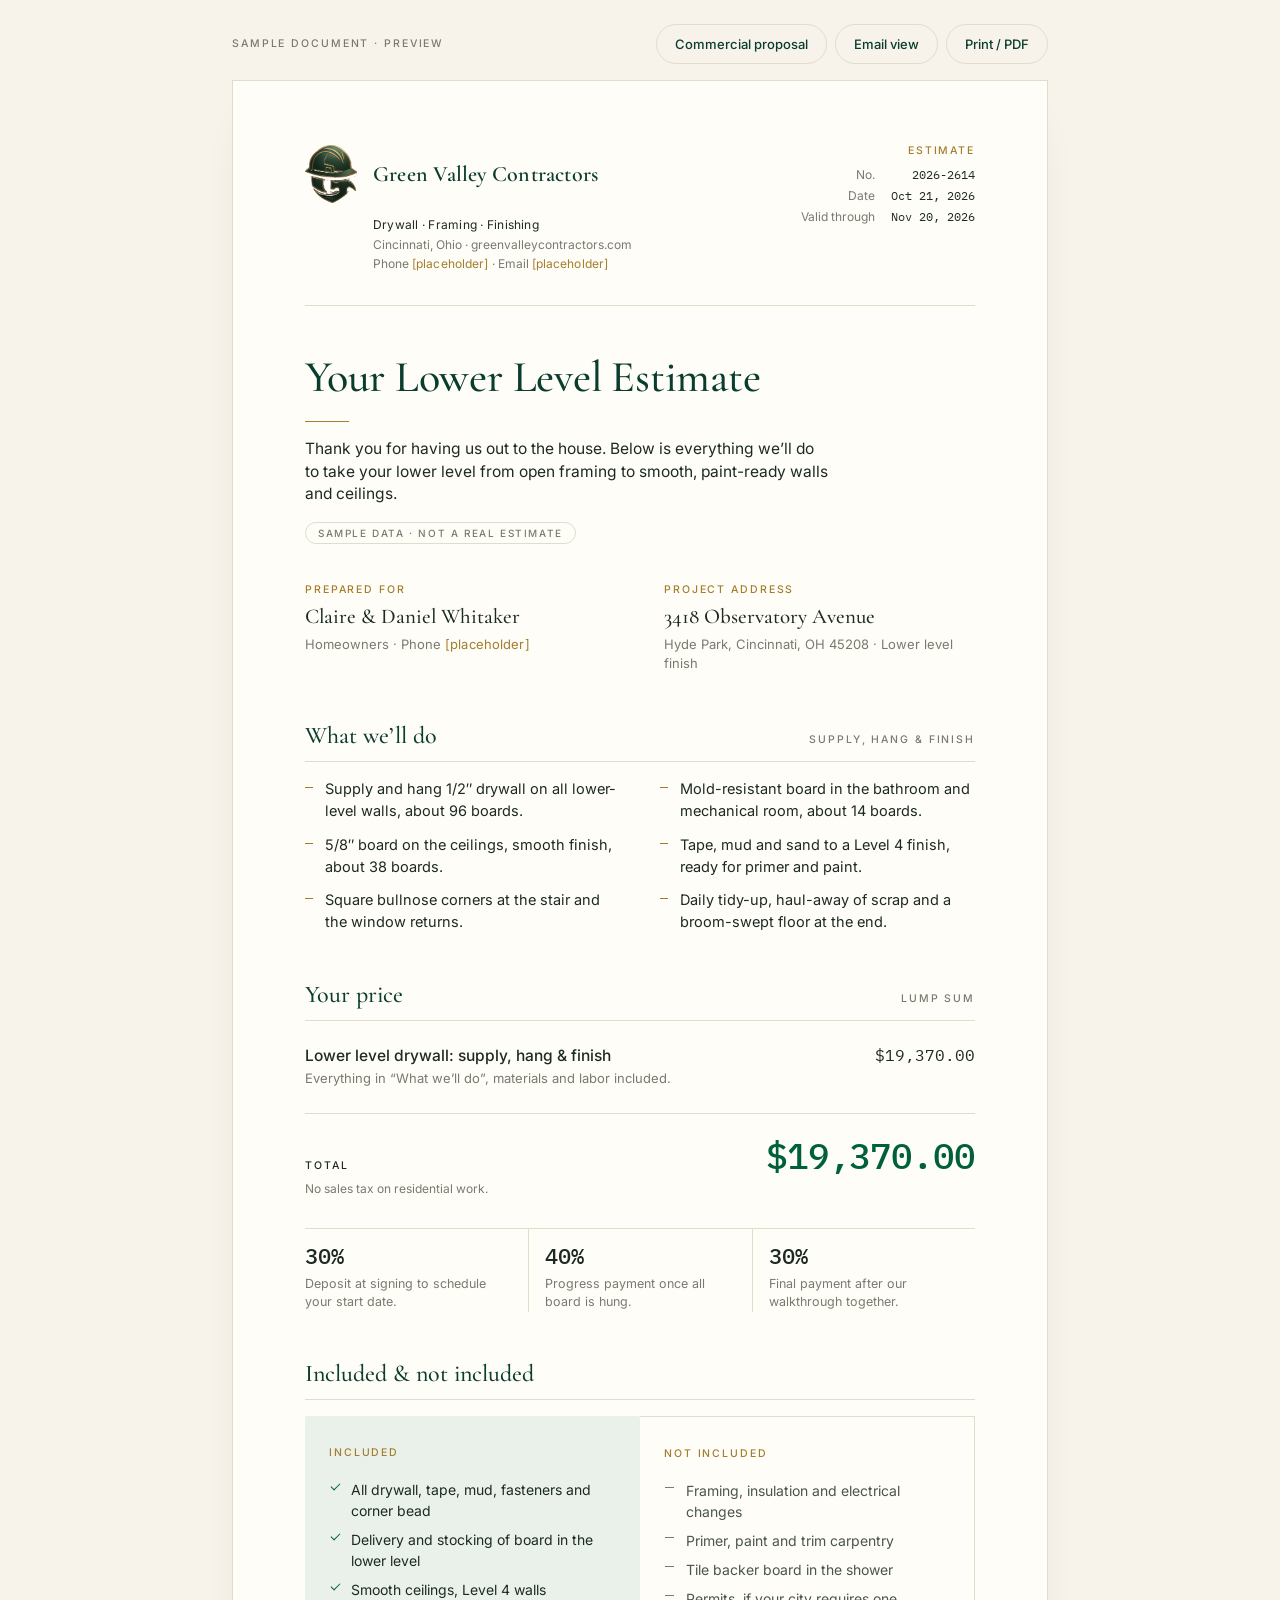
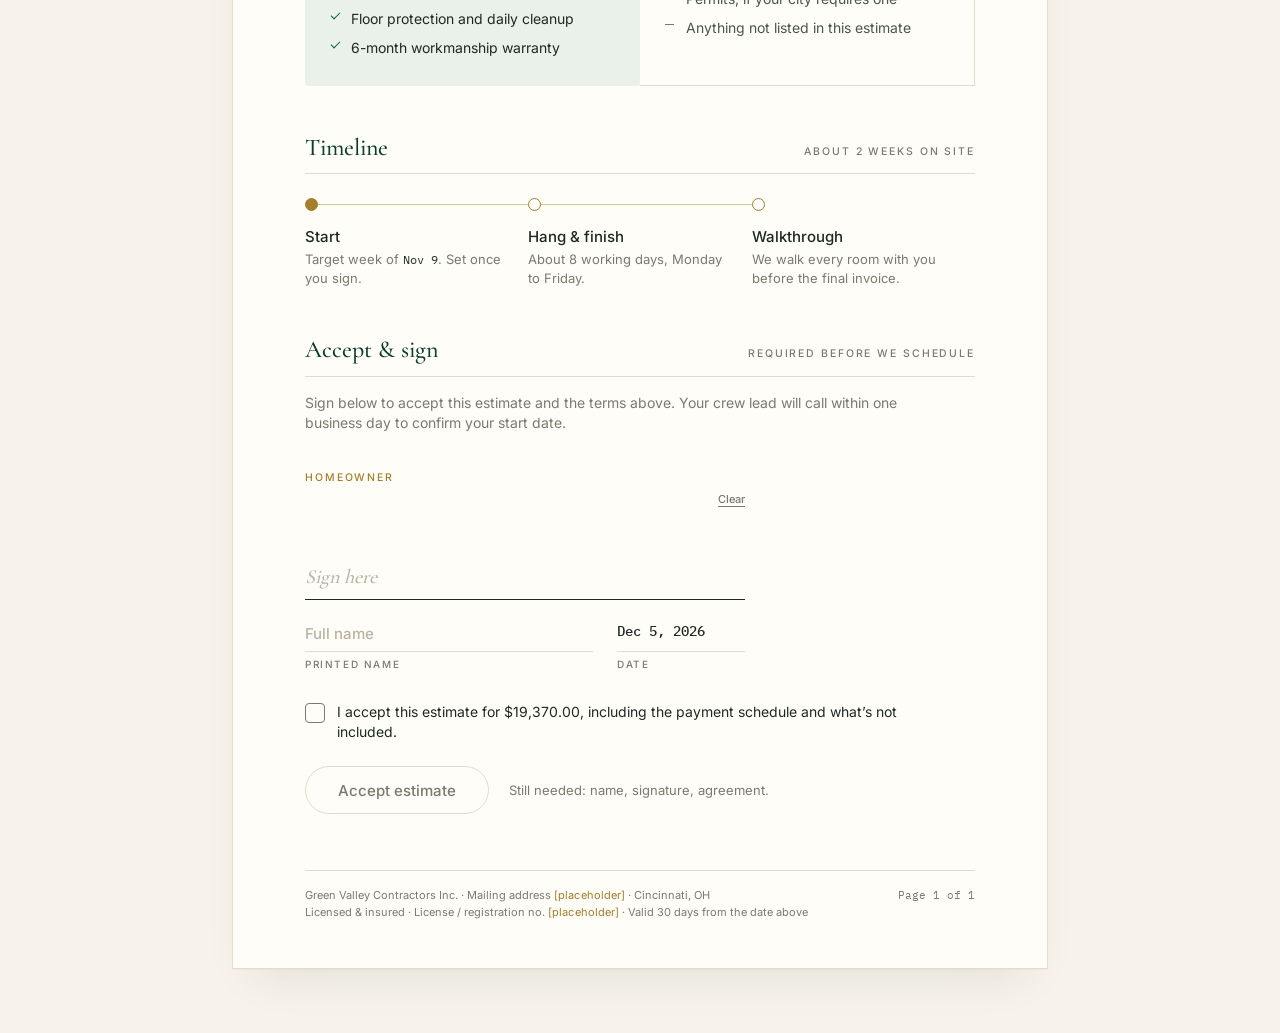
==== index.html @ 7e235872 "Estimate preview v5 (sample)" ====
<!doctype html><html lang=en><head><meta charset=utf-8><meta name=viewport content="width=device-width,initial-scale=1"><meta name=robots content="noindex,nofollow">
<title>Estimate · Green Valley Contractors (sample)</title>
<link rel=stylesheet href="style.css"><link rel=icon href="[data-uri]"></head><body><template id=t-residential><div class=bar><span class=sc>Sample document · preview</span><nav><a class=ghost href="?type=commercial">Commercial<span class=lg>&nbsp;proposal</span></a><a class=ghost href="?mode=email">Email<span class=lg>&nbsp;view</span></a><button class=ghost type=button id=print>Print<span class=lg>&nbsp;/ PDF</span></button></nav></div><main class=sheet id=doc><header class=lh><div class=bwrap><div class=brand><img src="[data-uri]" alt="Green Valley Contractors helmet-G logo" width=52 height=58><div><div class=wm>Green Valley Contractors</div>
</div></div><div class=contact><div class=tag>Drywall · Framing · Finishing</div><div>Cincinnati, Ohio · greenvalleycontractors.com</div><div>Phone <span class=ph-tag>[placeholder]</span> · Email <span class=ph-tag>[placeholder]</span></div></div></div>
<div class=docid><span class=sc>Estimate</span><dl><dt>No.</dt><dd class=docno>2026-2614</dd><dt>Date</dt><dd>Oct 21, 2026</dd><dt>Valid through</dt><dd>Nov 20, 2026</dd></dl></div></header><div class=rule2></div><div class=title><h1>Your Lower Level Estimate</h1><div class=goldrule></div>
<p class=intro>Thank you for having us out to the house. Below is everything we&rsquo;ll do to take your lower level from open framing to smooth, paint-ready walls and ceilings.</p><span class=sample>Sample data · not a real estimate</span></div>
<div class=two><div class=fact><div class=sc>Prepared for</div><div class=big>Claire &amp; Daniel Whitaker</div><div class=sm>Homeowners · Phone <span class=ph-tag>[placeholder]</span></div></div>
<div class=fact><div class=sc>Project address</div><div class=big>3418 Observatory Avenue</div><div class=sm>Hyde Park, Cincinnati, OH 45208 · Lower level finish</div></div></div>
<section class=s><div class=sh><h2>What we&rsquo;ll do</h2><span class=sc>Supply, hang &amp; finish</span></div><ul class=do>
<li>Supply and hang 1/2&Prime; drywall on all lower-level walls, about 96 boards.</li>
<li>Mold-resistant board in the bathroom and mechanical room, about 14 boards.</li>
<li>5/8&Prime; board on the ceilings, smooth finish, about 38 boards.</li>
<li>Tape, mud and sand to a Level 4 finish, ready for primer and paint.</li>
<li>Square bullnose corners at the stair and the window returns.</li>
<li>Daily tidy-up, haul-away of scrap and a broom-swept floor at the end.</li></ul></section>
<section class=s><div class=sh><h2>Your price</h2><span class=sc>Lump sum</span></div>
<div class=keep><div class=price><div class=what>Lower level drywall: supply, hang &amp; finish<small>Everything in &ldquo;What we&rsquo;ll do&rdquo;, materials and labor included.</small></div><div class=amt>$19,370.00</div></div>
<div class=total><div><span class=sc>Total</span><small>No sales tax on residential work.</small></div><div class="v mono">$19,370.00</div></div>
</div><div class=sched><div><b>30%</b><span>Deposit at signing to schedule your start date.</span></div><div><b>40%</b><span>Progress payment once all board is hung.</span></div><div><b>30%</b><span>Final payment after our walkthrough together.</span></div></div></section>
<section class=s><div class=sh><h2>Included &amp; not included</h2></div><div class=inc>
<div class=yes><span class=sc>Included</span><ul><li>All drywall, tape, mud, fasteners and corner bead</li><li>Delivery and stocking of board in the lower level</li><li>Smooth ceilings, Level 4 walls</li><li>Floor protection and daily cleanup</li><li>6-month workmanship warranty</li></ul></div>
<div class=no><span class=sc>Not included</span><ul><li>Framing, insulation and electrical changes</li><li>Primer, paint and trim carpentry</li><li>Tile backer board in the shower</li><li>Permits, if your city requires one</li><li>Anything not listed in this estimate</li></ul></div></div></section>
<section class=s><div class=sh><h2>Timeline</h2><span class=sc>About 2 weeks on site</span></div><div class=tl>
<div><i></i><b>Start</b><span>Target week of <span class=mono>Nov 9</span>. Set once you sign.</span></div>
<div><i></i><b>Hang &amp; finish</b><span>About 8 working days, Monday to Friday.</span></div>
<div><i></i><b>Walkthrough</b><span>We walk every room with you before the final invoice.</span></div></div></section>
<section class="s acc" id=accept><div class=sh><h2>Accept &amp; sign</h2><span class="sc unsigned">Required before we schedule</span><span class="sc signed" style="color:var(--green)">Accepted</span></div>
<div class=unsigned><p class=lead>Sign below to accept this estimate and the terms above. Your crew lead will call within one business day to confirm your start date.</p>
<div class="sigs one"><div class=sig id=b-cu><span class=sc>Homeowner</span>
<div class=pad><canvas id=c-cu aria-label="Signature pad: homeowner"></canvas><span class=ph>Sign here</span><button class=clr type=button data-clr=cu>Clear</button></div>
<div class=meta2><div class=fld><input id=n-cu autocomplete=name placeholder="Full name" aria-label="Printed name, homeowner"><label for=n-cu>Printed name</label></div>
<div class=fld><div class="v mono" id=d-cu>—</div><label>Date</label></div></div><div class=ok>✓ Signed</div></div></div>
<label class=agree><input type=checkbox id=ag> <span>I accept this estimate for $19,370.00, including the payment schedule and what&rsquo;s not included.</span></label>
<div class=act><button class=pill id=go type=button disabled>Accept estimate</button><span class=need id=need></span></div></div>
<div class=signed><div class=seal><span class=a>Accepted</span><span class=d id=seal-d></span><span class=t id=seal-t></span></div><p class=lead>Thank you. Your estimate is accepted and a copy is saved. We&rsquo;ll be in touch within one business day to lock in your start date.</p>
<div class="sigs one"><div class=sig><span class=sc>Homeowner</span><div class=pad><img id=si-cu alt="Signature"></div>
<div class=meta2><div class=fld><div class=v id=sn-cu></div><label>Printed name</label></div><div class=fld><div class="v mono" id=sd-cu></div><label>Date</label></div></div></div></div><div class=rec id=rec></div><div class=act><button class=ghost type=button id=rs>Reset sample</button></div></div></section>
<footer class=ft><span>Green Valley Contractors Inc. · Mailing address <span class=ph-tag>[placeholder]</span> · Cincinnati, OH<br>Licensed &amp; insured · License / registration no. <span class=ph-tag>[placeholder]</span> · Valid 30 days from the date above</span><span class=pg>Page 1 of 1</span></footer></main><div class=mail id=mail><div class=hdr><span>From</span><b>Green Valley Contractors</b><span>To</span><span>Claire &amp; Daniel Whitaker</span><span>Subject</span><b>Your lower level estimate, No. 2026-2614</b></div>
<p>Hi Claire and Daniel,</p><p>Thanks for walking the lower level with us on Tuesday. Your estimate is ready to review. It covers supplying, hanging and finishing all the drywall, with smooth ceilings.</p>
<div class=card><img src="[data-uri]" alt=""><div><div class=k>Your Lower Level Estimate</div><div class=m>3418 Observatory Ave, Hyde Park · <span class=mono>No. 2026-2614</span></div></div>
<div class=v><span class=sc>Total</span><span class=mono>$19,370.00</span></div></div>
<a class=pill href="./#accept" id=rv>Review &amp; sign</a><p class=sig2>Questions? Just reply to this email.<br>Green Valley Contractors · Cincinnati, Ohio<br><span class=sample>Sample email · not a real estimate</span></p></div><div class=toast id=toast></div></template><template id=t-commercial><div class=bar><span class=sc>Sample document · preview</span><nav><a class=ghost href="./">Residential<span class=lg>&nbsp;estimate</span></a><a class=ghost href="?type=commercial&mode=email">Email<span class=lg>&nbsp;view</span></a><button class=ghost type=button id=print>Print<span class=lg>&nbsp;/ PDF</span></button></nav></div><main class=sheet id=doc><header class=lh><div class=bwrap><div class=brand><img src="[data-uri]" alt="Green Valley Contractors helmet-G logo" width=52 height=58><div><div class=wm>Green Valley Contractors</div>
</div></div><div class=contact><div class=tag>Drywall · Framing · Finishing</div><div>Cincinnati, Ohio · greenvalleycontractors.com</div><div>Phone <span class=ph-tag>[placeholder]</span> · Email <span class=ph-tag>[placeholder]</span></div></div></div>
<div class=docid><span class=sc>Proposal</span><dl><dt>No.</dt><dd class=docno>2026-3018</dd><dt>Date</dt><dd>Oct 21, 2026</dd><dt>Valid through</dt><dd>Nov 20, 2026</dd><dt>Bid due</dt><dd>Oct 28, 2026</dd><dt>Project #</dt><dd>K-210</dd></dl></div></header><div class=rule2></div><div class=title><h1>Proposal: Drywall&nbsp;&amp;&nbsp;Framing</h1><div class=goldrule></div>
<p class=intro>Kenwood Orthodontics, Suite 210 tenant build-out. Labor and material to furnish and install the scope below per the permit drawings.</p><span class=sample>Sample data · not a real proposal</span></div>
<div class=two><div class=fact><div class=sc>Prepared for</div><div class=big>Meridian Builders Group</div><div class=sm>Attn: Project manager <span class=ph-tag>[placeholder]</span><br>General contractor</div></div>
<div class=fact><div class=sc>Project</div><div class=big>Kenwood Orthodontics, Suite 210</div><div class=sm>8044 Montgomery Road, Cincinnati, OH 45236<br>Plans: Harlow Design Studio, A-series permit set, rev. 2 (Oct 2, 2026)</div></div></div>
<section class=s><div class=sh><h2>Base bid</h2><span class=sc>Lump sum</span></div><div class=keep><table class=bid><thead><tr><th>Scope</th><th>Description</th><th>Amount</th></tr></thead><tbody>
<tr><td>01</td><td><div class=t>Metal framing, insulation &amp; drywall</div><div class=d>Partitions, soffits, blocking, sound batts and 5/8&Prime; Type X board, Level 4 finish throughout.</div></td><td>$162,880.00</td></tr>
<tr><td>02</td><td><div class=t>Ceilings</div><div class=d>2&times;2 ACT in clinical and office areas; suspended gypsum at reception and corridor.</div></td><td>$28,730.00</td></tr></tbody></table>
<div class=tbox><div><span>Subtotal</span><span class=mono>$191,610.00</span></div><div><span>Sales tax</span><span class=flag>Unpriced</span></div><div class=g><span>Proposal total</span><span class=mono>$191,610.00</span></div></div>
<p class=muted style="font-size:12px;text-align:right;margin-top:8px">Total shown before tax. Tax will be added if the project isn&rsquo;t exempt.</p></div></section>
<section class=s><div class=sh><h2>Alternates</h2><span class=sc>Not in base bid</span></div><table class=bid><thead><tr><th>Alt</th><th>Description</th><th>Amount</th></tr></thead><tbody>
<tr><td>A1</td><td><div class=t>After-hours work</div><div class=d>Nights or weekends if the building limits noisy work during clinic hours.</div></td><td><span class=flag>Unpriced</span></td></tr>
<tr><td>A2</td><td><div class=t>Level 5 finish at reception feature wall</div><div class=d>Skim-coat for the wall that gets grazing light.</div></td><td><span class=flag>Unpriced</span></td></tr></tbody></table></section>
<section class=s><div class=sh><h2>Scope notes</h2></div><div class=cols3>
<div><div class=sc>Inclusions</div><ol><li>3-5/8&Prime; 20 ga studs at 16&Prime; o.c., deflection track at deck.</li><li>Sound batts at exam rooms, X-ray and offices.</li><li>Fire-treated wood blocking for casework and wall-hung items.</li><li>Corner bead, control joints and patching after other trades.</li><li>Daily cleanup of GVC debris to the GC dumpster.</li></ol></div>
<div><div class=sc>Exclusions</div><ol><li>Permits, fees, engineering and testing.</li><li>Lead-lined board and X-ray shielding.</li><li>Painting, wall coverings and FRP.</li><li>MEP cutouts beyond GVC trades.</li><li>Demolition and anything not listed.</li></ol></div>
<div><div class=sc>Clarifications</div><ol><li>Priced per permit set rev. 2. Revisions repriced.</li><li>Normal hours, Monday to Friday, 8-hour days.</li><li>Space dry, enclosed and held at 55&deg;F minimum.</li><li>Clear access for deliveries during work hours.</li><li>Changes by written change order only.</li></ol></div></div></section>
<section class=s><div class=sh><h2>Terms</h2></div><dl class=terms>
<dt>Payment</dt><dd>Net 30. Progress billing monthly on percent complete.</dd>
<dt>Retainage</dt><dd>10% held, released at substantial completion. Single rate, per subcontract.</dd>
<dt>Schedule</dt><dd>About 5 weeks on site once framing can start. Assumes other trades finish rough-in on the GC schedule.</dd>
<dt>Insurance</dt><dd>General liability and workers&rsquo; comp carried. Certificate issued to the GC on request.</dd>
<dt>Validity</dt><dd>30 days. Material pricing after that may adjust with the market.</dd></dl></section>
<section class="s acc" id=accept><div class=sh><h2>Acceptance</h2><span class="sc unsigned">Both signatures required</span><span class="sc signed" style="color:var(--green)">Fully signed</span></div>
<div class=unsigned><p class=lead>Signing below makes this proposal a binding agreement for the base bid. Alternates are added only by written change order.</p><div class=sigs><div class=sig id=b-cl><span class=sc>Client</span>
<div class=pad><canvas id=c-cl aria-label="Signature pad: client"></canvas><span class=ph>Sign here</span><button class=clr type=button data-clr=cl>Clear</button></div>
<div class=meta2><div class=fld><input id=n-cl autocomplete=name placeholder="Authorized signer" aria-label="Printed name, client"><label for=n-cl>Printed name</label></div>
<div class=fld><div class="v mono" id=d-cl>—</div><label>Date</label></div></div><div class=ok>✓ Signed</div></div><div class=sig id=b-gv><span class=sc>Green Valley Contractors</span>
<div class=pad><canvas id=c-gv aria-label="Signature pad: Green Valley Contractors"></canvas><span class=ph>Sign here</span><button class=clr type=button data-clr=gv>Clear</button></div>
<div class=meta2><div class=fld><input id=n-gv autocomplete=name placeholder="Jordan Faulkner, Owner" aria-label="Printed name, Green Valley Contractors"><label for=n-gv>Printed name</label></div>
<div class=fld><div class="v mono" id=d-gv>—</div><label>Date</label></div></div><div class=ok>✓ Signed</div></div></div>
<label class=agree><input type=checkbox id=ag> <span>We accept the base bid of $191,610.00 plus applicable tax, with the inclusions, exclusions and terms above.</span></label>
<div class=act><button class=pill id=go type=button disabled>Accept proposal</button><span class=need id=need></span></div></div>
<div class=signed><div class=seal><span class=a>Accepted</span><span class=d id=seal-d></span><span class=t id=seal-t></span></div><p class=lead>Both parties have signed. This proposal is accepted and a signed copy is saved. A schedule and submittals request will follow.</p>
<div class=sigs><div class=sig><span class=sc>Client</span><div class=pad><img id=si-cl alt="Signature"></div>
<div class=meta2><div class=fld><div class=v id=sn-cl></div><label>Printed name</label></div><div class=fld><div class="v mono" id=sd-cl></div><label>Date</label></div></div></div><div class=sig><span class=sc>Green Valley Contractors</span><div class=pad><img id=si-gv alt="Signature"></div>
<div class=meta2><div class=fld><div class=v id=sn-gv></div><label>Printed name</label></div><div class=fld><div class="v mono" id=sd-gv></div><label>Date</label></div></div></div></div><div class=rec id=rec></div><div class=act><button class=ghost type=button id=rs>Reset sample</button></div></div></section>
<footer class=ft><span>Green Valley Contractors Inc. · Mailing address <span class=ph-tag>[placeholder]</span> · Cincinnati, OH · Phone <span class=ph-tag>[placeholder]</span><br>Licensed &amp; insured · License / registration no. <span class=ph-tag>[placeholder]</span></span><span class=pg>Proposal 2026-3018</span></footer></main><div class=mail id=mail><div class=hdr><span>From</span><b>Green Valley Contractors</b><span>To</span><span>Meridian Builders Group</span><span>Subject</span><b>Proposal 2026-3018: Kenwood Orthodontics, Suite 210</b></div>
<p>Hello,</p><p>Attached is our drywall and framing proposal for Kenwood Orthodontics, Suite 210, priced to the rev. 2 permit set. After-hours work is listed as an unpriced alternate.</p>
<div class=card><img src="[data-uri]" alt=""><div><div class=k>Proposal: Drywall &amp; Framing</div><div class=m>Kenwood Orthodontics, Suite 210 · <span class=mono>No. 2026-3018</span></div></div>
<div class=v><span class=sc>Before tax</span><span class=mono>$191,610.00</span></div></div>
<a class=pill href="?type=commercial#accept" id=rv>Review &amp; sign</a><p class=sig2>Bid due Oct 28, 2026. Reply with any questions.<br>Green Valley Contractors · Cincinnati, Ohio<br><span class=sample>Sample email · not a real proposal</span></p></div><div class=toast id=toast></div></template><script>(function(){
var q=new URLSearchParams(location.search),T=q.get('type')==='commercial'?'commercial':'residential';
document.body.dataset.type=T;document.body.insertBefore(document.getElementById('t-'+T).content.cloneNode(true),document.body.firstChild);
document.title=T==='commercial'?'Proposal: Drywall & Framing · Kenwood Orthodontics (sample)':'Your Lower Level Estimate · Whitaker (sample)';
if(q.get('mode')==='email')document.body.classList.add('mode-email');
var $=function(i){return document.getElementById(i)},K='gvc-est-v5-'+T,IDS=T==='commercial'?['cl','gv']:['cu'];
var D=new Date(),fmt=function(d){return d.toLocaleDateString('en-US',{month:'short',day:'numeric',year:'numeric'})};
function toast(m){var t=$('toast');t.textContent=m;t.classList.add('show');clearTimeout(t._h);t._h=setTimeout(function(){t.classList.remove('show')},2200)}
var P={};
IDS.forEach(function(id){
 var cv=$('c-'+id),cx=cv.getContext('2d'),o={inked:false,cv:cv},down=false,last=null;$('d-'+id).textContent=fmt(D);
 o.fit=function(){var r=cv.getBoundingClientRect(),dpr=window.devicePixelRatio||1;if(!r.width)return;var img=o.inked?cv.toDataURL():null;cv.width=r.width*dpr;cv.height=r.height*dpr;cx.setTransform(dpr,0,0,dpr,0,0);cx.lineCap='round';cx.lineJoin='round';cx.strokeStyle='#1D2A24';cx.lineWidth=1.8;if(img){var im=new Image();im.onload=function(){cx.drawImage(im,0,0,r.width,r.height)};im.src=img}};
 function pt(e){var r=cv.getBoundingClientRect();return{x:e.clientX-r.left,y:e.clientY-r.top}}
 cv.addEventListener('pointerdown',function(e){e.preventDefault();down=true;last=pt(e);try{cv.setPointerCapture(e.pointerId)}catch(_){}});
 cv.addEventListener('pointermove',function(e){if(!down)return;var p=pt(e);cx.beginPath();cx.moveTo(last.x,last.y);cx.lineTo(p.x,p.y);cx.stroke();last=p;if(!o.inked){o.inked=true;cv.parentNode.querySelector('.ph').style.display='none'}chk()});
 ['pointerup','pointercancel','pointerleave'].forEach(function(n){cv.addEventListener(n,function(){down=false})});
 o.clear=function(){cx.clearRect(0,0,cv.width,cv.height);o.inked=false;cv.parentNode.querySelector('.ph').style.display='';chk()};
 var ni=$('n-'+id);function fitN(){ni.style.fontSize='';var f=15;while(ni.scrollWidth>ni.clientWidth+1&&f>11){f-=.5;ni.style.fontSize=f+'px'}}ni.addEventListener('input',function(){fitN();chk()});o.fitN=fitN;P[id]=o;o.fit()});
document.addEventListener('click',function(e){var b=e.target.closest('[data-clr]');if(b)P[b.dataset.clr].clear()});
function chk(){var m=[];IDS.forEach(function(id){var w=id==='gv'?'GVC ':id==='cl'?'client ':'',nm=$('n-'+id).value.trim().length>1,ok=nm&&P[id].inked;$('b-'+id).classList.toggle('ready',ok);if(!nm)m.push(w+'name');if(!P[id].inked)m.push(w+'signature')});if(!$('ag').checked)m.push('agreement');$('go').disabled=!!m.length;$('need').textContent=m.length?'Still needed: '+m.join(', ')+'.':'Ready.'}
$('ag').addEventListener('change',chk);
function show(s){document.body.classList.add('is-signed');var d=new Date(s.at);$('seal-d').textContent=d.toLocaleDateString('en-US',{month:'short',day:'numeric'});$('seal-t').textContent=d.getFullYear();
 IDS.forEach(function(id){if(s.sig[id])$('si-'+id).src=s.sig[id];else $('si-'+id).style.display='none';$('sn-'+id).textContent=s.name[id];$('sd-'+id).textContent=fmt(d)});
 $('rec').textContent='Signed electronically '+d.toLocaleString('en-US',{dateStyle:'medium',timeStyle:'short',timeZone:'America/New_York'})+' ET · Sample record, stored in this browser only'}
$('go').addEventListener('click',function(){if($('go').disabled)return;var s={at:new Date().toISOString(),sig:{},name:{}};IDS.forEach(function(id){s.sig[id]=P[id].cv.toDataURL('image/png');s.name[id]=$('n-'+id).value.trim()});try{localStorage.setItem(K,JSON.stringify(s))}catch(_){}show(s);$('accept').scrollIntoView({behavior:matchMedia('(prefers-reduced-motion:reduce)').matches?'auto':'smooth',block:'start'});toast(T==='commercial'?'Proposal accepted':'Estimate accepted')});
$('rs').addEventListener('click',function(){try{localStorage.removeItem(K)}catch(_){}document.body.classList.remove('is-signed');IDS.forEach(function(id){$('n-'+id).value='';P[id].fit();P[id].clear()});$('ag').checked=false;chk();toast('Sample reset')});
$('print').addEventListener('click',function(){window.print()});
addEventListener('resize',function(){IDS.forEach(function(id){P[id].fit();P[id].fitN()})});
chk();try{var s=JSON.parse(localStorage.getItem(K)||'null');if(s)show(s)}catch(_){}
})();
</script></body></html>
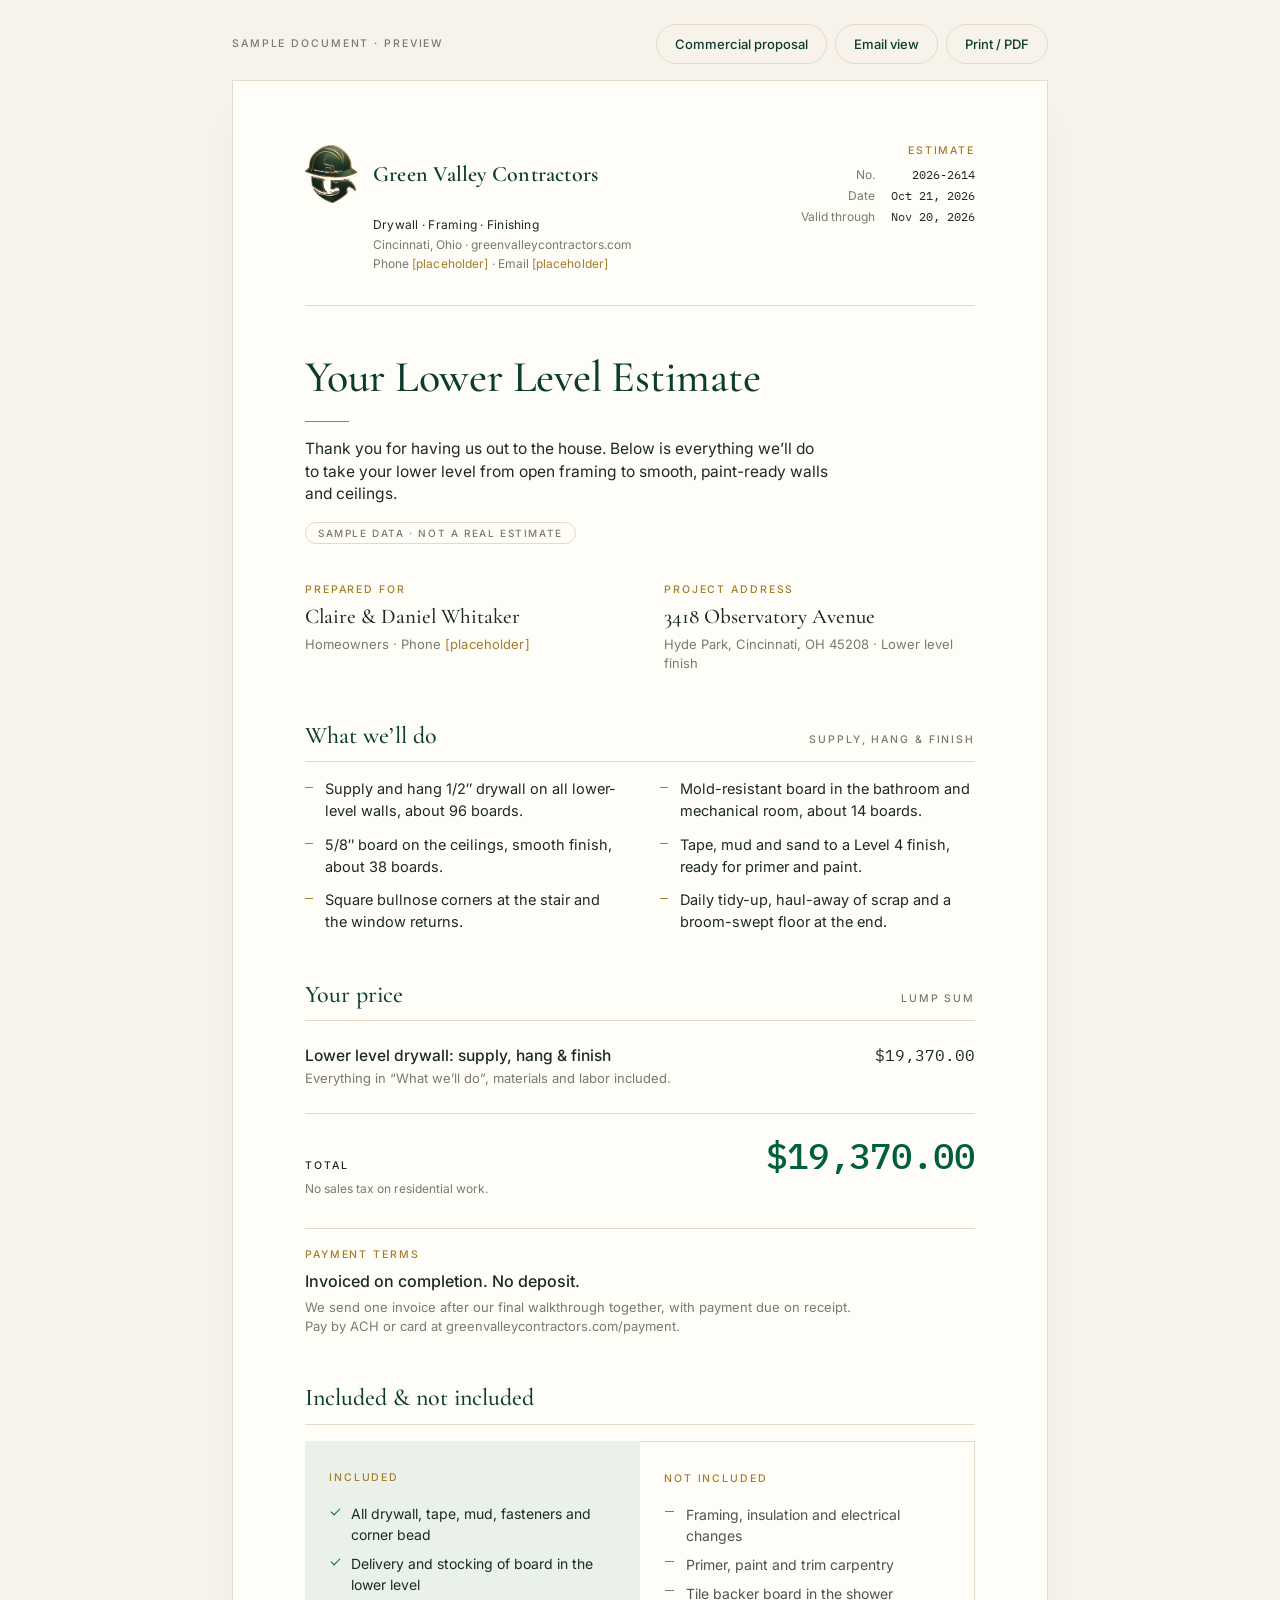
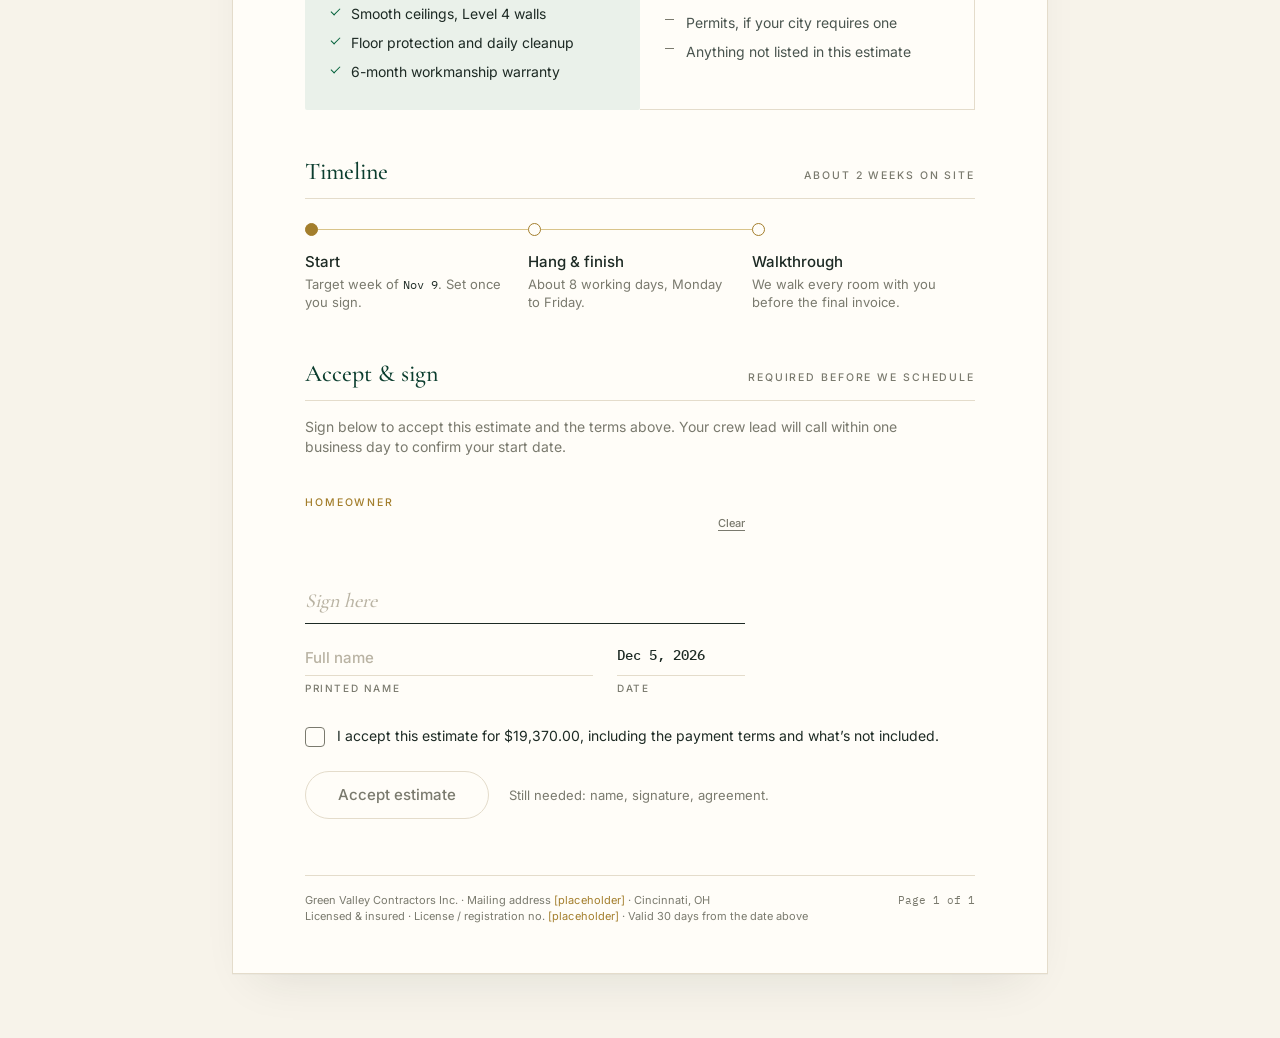
==== commit 824aa5ab: "v5: invoice-on-completion residential terms; add ?type=oneoff (50% deposit when materials ordered)" ====
--- a/index.html
+++ b/index.html
@@ -16,7 +16,7 @@
 <section class=s><div class=sh><h2>Your price</h2><span class=sc>Lump sum</span></div>
 <div class=keep><div class=price><div class=what>Lower level drywall: supply, hang &amp; finish<small>Everything in &ldquo;What we&rsquo;ll do&rdquo;, materials and labor included.</small></div><div class=amt>$19,370.00</div></div>
 <div class=total><div><span class=sc>Total</span><small>No sales tax on residential work.</small></div><div class="v mono">$19,370.00</div></div>
-</div><div class=sched><div><b>30%</b><span>Deposit at signing to schedule your start date.</span></div><div><b>40%</b><span>Progress payment once all board is hung.</span></div><div><b>30%</b><span>Final payment after our walkthrough together.</span></div></div></section>
+</div><div class=pay id=terms><div class=sc>Payment terms</div><p class=pt>Invoiced on completion. No deposit.</p><p class=pd>We send one invoice after our final walkthrough together, with payment due on receipt. Pay by ACH or card at greenvalleycontractors.com/payment.</p></div></section>
 <section class=s><div class=sh><h2>Included &amp; not included</h2></div><div class=inc>
 <div class=yes><span class=sc>Included</span><ul><li>All drywall, tape, mud, fasteners and corner bead</li><li>Delivery and stocking of board in the lower level</li><li>Smooth ceilings, Level 4 walls</li><li>Floor protection and daily cleanup</li><li>6-month workmanship warranty</li></ul></div>
 <div class=no><span class=sc>Not included</span><ul><li>Framing, insulation and electrical changes</li><li>Primer, paint and trim carpentry</li><li>Tile backer board in the shower</li><li>Permits, if your city requires one</li><li>Anything not listed in this estimate</li></ul></div></div></section>
@@ -30,7 +30,7 @@
 <div class=pad><canvas id=c-cu aria-label="Signature pad: homeowner"></canvas><span class=ph>Sign here</span><button class=clr type=button data-clr=cu>Clear</button></div>
 <div class=meta2><div class=fld><input id=n-cu autocomplete=name placeholder="Full name" aria-label="Printed name, homeowner"><label for=n-cu>Printed name</label></div>
 <div class=fld><div class="v mono" id=d-cu>—</div><label>Date</label></div></div><div class=ok>✓ Signed</div></div></div>
-<label class=agree><input type=checkbox id=ag> <span>I accept this estimate for $19,370.00, including the payment schedule and what&rsquo;s not included.</span></label>
+<label class=agree><input type=checkbox id=ag> <span>I accept this estimate for $19,370.00, including the payment terms and what&rsquo;s not included.</span></label>
 <div class=act><button class=pill id=go type=button disabled>Accept estimate</button><span class=need id=need></span></div></div>
 <div class=signed><div class=seal><span class=a>Accepted</span><span class=d id=seal-d></span><span class=t id=seal-t></span></div><p class=lead>Thank you. Your estimate is accepted and a copy is saved. We&rsquo;ll be in touch within one business day to lock in your start date.</p>
 <div class="sigs one"><div class=sig><span class=sc>Homeowner</span><div class=pad><img id=si-cu alt="Signature"></div>
@@ -81,10 +81,49 @@
 <p>Hello,</p><p>Attached is our drywall and framing proposal for Kenwood Orthodontics, Suite 210, priced to the rev. 2 permit set. After-hours work is listed as an unpriced alternate.</p>
 <div class=card><img src="[data-uri]" alt=""><div><div class=k>Proposal: Drywall &amp; Framing</div><div class=m>Kenwood Orthodontics, Suite 210 · <span class=mono>No. 2026-3018</span></div></div>
 <div class=v><span class=sc>Before tax</span><span class=mono>$191,610.00</span></div></div>
-<a class=pill href="?type=commercial#accept" id=rv>Review &amp; sign</a><p class=sig2>Bid due Oct 28, 2026. Reply with any questions.<br>Green Valley Contractors · Cincinnati, Ohio<br><span class=sample>Sample email · not a real proposal</span></p></div><div class=toast id=toast></div></template><script>(function(){
-var q=new URLSearchParams(location.search),T=q.get('type')==='commercial'?'commercial':'residential';
+<a class=pill href="?type=commercial#accept" id=rv>Review &amp; sign</a><p class=sig2>Bid due Oct 28, 2026. Reply with any questions.<br>Green Valley Contractors · Cincinnati, Ohio<br><span class=sample>Sample email · not a real proposal</span></p></div><div class=toast id=toast></div></template><template id=t-oneoff><div class=bar><span class=sc>Sample document · preview</span><nav><a class=ghost href="?type=commercial">Commercial<span class=lg>&nbsp;proposal</span></a><a class=ghost href="?mode=email">Email<span class=lg>&nbsp;view</span></a><button class=ghost type=button id=print>Print<span class=lg>&nbsp;/ PDF</span></button></nav></div><main class=sheet id=doc><header class=lh><div class=bwrap><div class=brand><img src="[data-uri]" alt="Green Valley Contractors helmet-G logo" width=52 height=58><div><div class=wm>Green Valley Contractors</div>
+</div></div><div class=contact><div class=tag>Drywall · Framing · Finishing</div><div>Cincinnati, Ohio · greenvalleycontractors.com</div><div>Phone <span class=ph-tag>[placeholder]</span> · Email <span class=ph-tag>[placeholder]</span></div></div></div>
+<div class=docid><span class=sc>Estimate</span><dl><dt>No.</dt><dd class=docno>2026-2631</dd><dt>Date</dt><dd>Oct 21, 2026</dd><dt>Valid through</dt><dd>Nov 20, 2026</dd></dl></div></header><div class=rule2></div><div class=title><h1>Your Bath &amp; Stairwell Estimate</h1><div class=goldrule></div>
+<p class=intro>Thank you for having us out to the house. Below is everything we&rsquo;ll do to rebuild the basement bath and stairwell walls after the leak, ready for tile and paint.</p><span class=sample>Sample data · not a real estimate</span></div>
+<div class=two><div class=fact><div class=sc>Prepared for</div><div class=big>Ngozi &amp; Mark Okafor</div><div class=sm>Homeowners · Phone <span class=ph-tag>[placeholder]</span></div></div>
+<div class=fact><div class=sc>Project address</div><div class=big>6814 Miami Bluff Drive</div><div class=sm>Mariemont, OH 45227 · Bath &amp; stairwell repair</div></div></div>
+<section class=s><div class=sh><h2>What we&rsquo;ll do</h2><span class=sc>Supply, hang &amp; finish</span></div><ul class=do>
+<li>Remove water-damaged board in the bath and stairwell and haul it away.</li>
+<li>Mold-resistant 1/2&Prime; board on the bath walls, about 12 boards.</li>
+<li>1/2&Prime; board on the stairwell walls and ceiling, about 16 boards.</li>
+<li>Tape, mud and sand to a Level 4 finish, ready for primer and paint.</li>
+<li>Match the existing knockdown texture on the stairwell ceiling.</li>
+<li>Daily tidy-up, haul-away of scrap and a broom-swept floor at the end.</li></ul></section>
+<section class=s><div class=sh><h2>Your price</h2><span class=sc>Lump sum</span></div>
+<div class=keep><div class=price><div class=what>Basement bath &amp; stairwell: tear-out, hang &amp; finish<small>Everything in &ldquo;What we&rsquo;ll do&rdquo;, materials and labor included.</small></div><div class=amt>$8,640.00</div></div>
+<div class=total><div><span class=sc>Total</span><small>No sales tax on residential work.</small></div><div class="v mono">$8,640.00</div></div>
+</div><div class=pay id=terms><div class=sc>Payment terms</div><p class=pt>50% deposit due when materials are ordered, balance due on completion.</p><div class=split><div><span class=sc>Deposit · 50%</span><b class=mono>$4,320.00</b><span class=w>Due when we order your materials</span></div><div><span class=sc>Balance · 50%</span><b class=mono>$4,320.00</b><span class=w>Due on completion, after our walkthrough</span></div></div><p class=pd>Pay by ACH or card at greenvalleycontractors.com/payment.</p></div></section>
+<section class=s><div class=sh><h2>Included &amp; not included</h2></div><div class=inc>
+<div class=yes><span class=sc>Included</span><ul><li>All drywall, tape, mud, fasteners and corner bead</li><li>Tear-out and haul-away of damaged board</li><li>Level 4 walls, matched stairwell texture</li><li>Floor protection and daily cleanup</li><li>6-month workmanship warranty</li></ul></div>
+<div class=no><span class=sc>Not included</span><ul><li>Framing, insulation and electrical changes</li><li>Primer, paint and trim carpentry</li><li>Tile, backer board and plumbing repairs</li><li>Permits, if your city requires one</li><li>Anything not listed in this estimate</li></ul></div></div></section>
+<section class=s><div class=sh><h2>Timeline</h2><span class=sc>About 5 working days on site</span></div><div class=tl>
+<div><i></i><b>Start</b><span>Target week of <span class=mono>Nov 2</span>. We order materials once you sign.</span></div>
+<div><i></i><b>Hang &amp; finish</b><span>About 4 working days, Monday to Friday.</span></div>
+<div><i></i><b>Walkthrough</b><span>We walk every room with you before the final invoice.</span></div></div></section>
+<section class="s acc" id=accept><div class=sh><h2>Accept &amp; sign</h2><span class="sc unsigned">Required before we schedule</span><span class="sc signed" style="color:var(--green)">Accepted</span></div>
+<div class=unsigned><p class=lead>Sign below to accept this estimate and the terms above. Your crew lead will call within one business day to confirm your start date.</p>
+<div class="sigs one"><div class=sig id=b-cu><span class=sc>Homeowner</span>
+<div class=pad><canvas id=c-cu aria-label="Signature pad: homeowner"></canvas><span class=ph>Sign here</span><button class=clr type=button data-clr=cu>Clear</button></div>
+<div class=meta2><div class=fld><input id=n-cu autocomplete=name placeholder="Full name" aria-label="Printed name, homeowner"><label for=n-cu>Printed name</label></div>
+<div class=fld><div class="v mono" id=d-cu>—</div><label>Date</label></div></div><div class=ok>✓ Signed</div></div></div>
+<label class=agree><input type=checkbox id=ag> <span>I accept this estimate for $8,640.00, including the 50% deposit when materials are ordered and what&rsquo;s not included.</span></label>
+<div class=act><button class=pill id=go type=button disabled>Accept estimate</button><span class=need id=need></span></div></div>
+<div class=signed><div class=seal><span class=a>Accepted</span><span class=d id=seal-d></span><span class=t id=seal-t></span></div><p class=lead>Thank you. Your estimate is accepted and a copy is saved. We&rsquo;ll be in touch within one business day to lock in your start date.</p>
+<div class="sigs one"><div class=sig><span class=sc>Homeowner</span><div class=pad><img id=si-cu alt="Signature"></div>
+<div class=meta2><div class=fld><div class=v id=sn-cu></div><label>Printed name</label></div><div class=fld><div class="v mono" id=sd-cu></div><label>Date</label></div></div></div></div><div class=rec id=rec></div><div class=act><button class=ghost type=button id=rs>Reset sample</button></div></div></section>
+<footer class=ft><span>Green Valley Contractors Inc. · Mailing address <span class=ph-tag>[placeholder]</span> · Cincinnati, OH<br>Licensed &amp; insured · License / registration no. <span class=ph-tag>[placeholder]</span> · Valid 30 days from the date above</span><span class=pg>Page 1 of 1</span></footer></main><div class=mail id=mail><div class=hdr><span>From</span><b>Green Valley Contractors</b><span>To</span><span>Ngozi &amp; Mark Okafor</span><span>Subject</span><b>Your bath &amp; stairwell estimate, No. 2026-2631</b></div>
+<p>Hi Ngozi and Mark,</p><p>Thanks for having us out to look at the basement bath and stairwell. Your estimate is ready to review. It covers tear-out, new board and finishing in both areas.</p>
+<div class=card><img src="[data-uri]" alt=""><div><div class=k>Your Bath &amp; Stairwell Estimate</div><div class=m>6814 Miami Bluff Dr, Mariemont · <span class=mono>No. 2026-2631</span></div></div>
+<div class=v><span class=sc>Total</span><span class=mono>$8,640.00</span></div></div>
+<a class=pill href="?type=oneoff#accept" id=rv>Review &amp; sign</a><p class=sig2>Questions? Just reply to this email.<br>Green Valley Contractors · Cincinnati, Ohio<br><span class=sample>Sample email · not a real estimate</span></p></div><div class=toast id=toast></div></template><script>(function(){
+var q=new URLSearchParams(location.search),T=q.get('type')==='commercial'?'commercial':q.get('type')==='oneoff'?'oneoff':'residential';
 document.body.dataset.type=T;document.body.insertBefore(document.getElementById('t-'+T).content.cloneNode(true),document.body.firstChild);
-document.title=T==='commercial'?'Proposal: Drywall & Framing · Kenwood Orthodontics (sample)':'Your Lower Level Estimate · Whitaker (sample)';
+document.title=T==='commercial'?'Proposal: Drywall & Framing · Kenwood Orthodontics (sample)':T==='oneoff'?'Your Bath & Stairwell Estimate · Okafor (sample)':'Your Lower Level Estimate · Whitaker (sample)';
 if(q.get('mode')==='email')document.body.classList.add('mode-email');
 var $=function(i){return document.getElementById(i)},K='gvc-est-v5-'+T,IDS=T==='commercial'?['cl','gv']:['cu'];
 var D=new Date(),fmt=function(d){return d.toLocaleDateString('en-US',{month:'short',day:'numeric',year:'numeric'})};
--- a/style.css
+++ b/style.css
@@ -249,3 +249,9 @@
 body[data-type=commercial] .acc{break-inside:avoid;break-before:page;margin-top:0}body[data-type=commercial] .pad{height:80px}body[data-type=commercial] .sigs{margin-top:20pt}body[data-type=commercial] .ft{break-before:avoid}
 }
 .signed .sigs{clear:both}
+.pay{margin-top:24px;padding-top:20px;border-top:1px solid var(--hair);break-inside:avoid}
+.pay .pt{font:500 16px/1.4 var(--body);color:var(--ink);margin-top:8px}.pay .pd{font-size:13px;color:var(--muted);margin-top:6px;max-width:560px}
+.split{display:grid;grid-template-columns:1fr 1fr;margin-top:16px;border:1px solid var(--hair)}.split>div{padding:16px 20px}.split>div+div{border-left:1px solid var(--hair)}
+.split b{display:block;font-size:24px;font-weight:500;color:var(--ink);margin:8px 0 4px;letter-spacing:-.02em}.split .w{display:block;font-size:12.5px;color:var(--muted)}
+@media (max-width:600px){.split{grid-template-columns:1fr}.split>div+div{border-left:0;border-top:1px solid var(--hair)}}
+@media print{.pay{margin-top:10pt;padding-top:8pt}.split{margin-top:8pt}.split>div{padding:8pt 12pt}.split b{font-size:15pt}}
